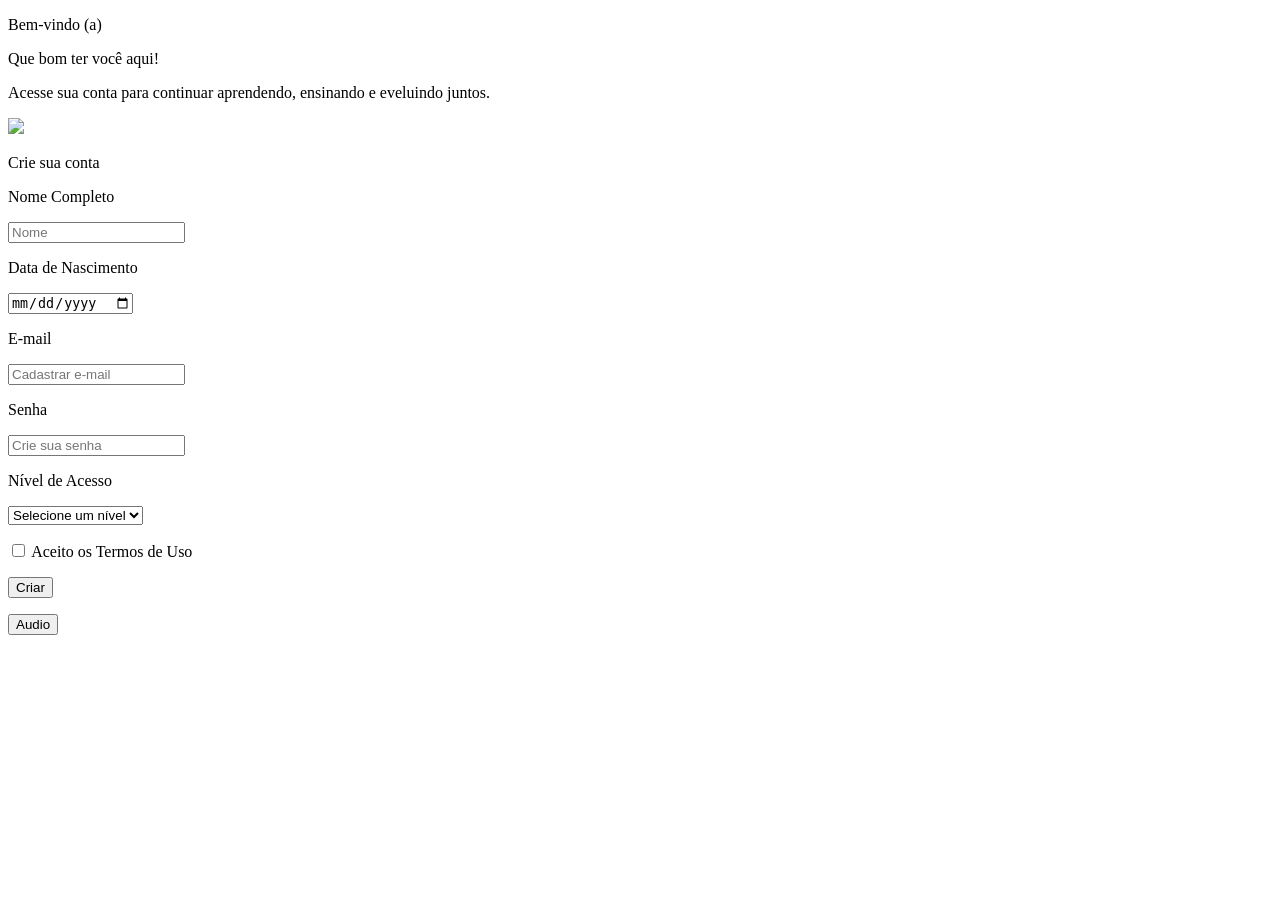
==== cadastro.html @ b7623e36 "criação de harquivo" ====
<!DOCTYPE html>
<html lang="pt-br">
<head>
    <meta charset="UTF-8">
    <meta name="viewport" content="width=device-width, initial-scale=1.0">
    <title>Criar nova Conta</title>
</head>
<body>
    
    <header>
        <p>Bem-vindo (a)</p>
        <p>Que bom ter você aqui!</p>
        <p>Acesse sua conta para continuar aprendendo, ensinando e eveluindo juntos.</p>
    </header>

    <main>
        <img src="assets/imagens/logo.png" >
        <p>Crie sua conta</p>
    
       <form method="get" action="index.html">
    
        <p><label for="nome">Nome Completo</label></p>
        <input type="nome" name="nome" id="nome" placeholder="Nome" required>
    
        <p><label for="data">Data de Nascimento</label></p>
        <input type="date" name="data" id="data" placeholder="DD/MM/AAAA" required>
    
        <p><label for="email_cadastro">E-mail</label></p>
        <input type="email" name="email_cadastro" id="email_cadastro" placeholder="Cadastrar e-mail" required>
    
        <p><label for="senha_criada">Senha</label></p>
        <input type="password" name="senha_criada" id="senha_criada" placeholder="Crie sua senha" required minlength=8>
    
        <p><label for="nivel">Nível de Acesso</label><br></p>
        <select name="nivel" id="nivel" required>
            <option value="">Selecione um nível</option>
            <option value="bronze">Bronze</option>
            <option value="prata">Prata</option>
            <option value="ouro">Ouro</option>
        </select>
        
        <p>
            <input type="checkbox" id="termos" name="termos" required>
            <label for="termos">Aceito os Termos de Uso</label>
        </p>
        
        <p><button type="submit">Criar</button></p>
       </form>
       <p></p><button>Audio</button>

    </main>
  
</body>
</html>
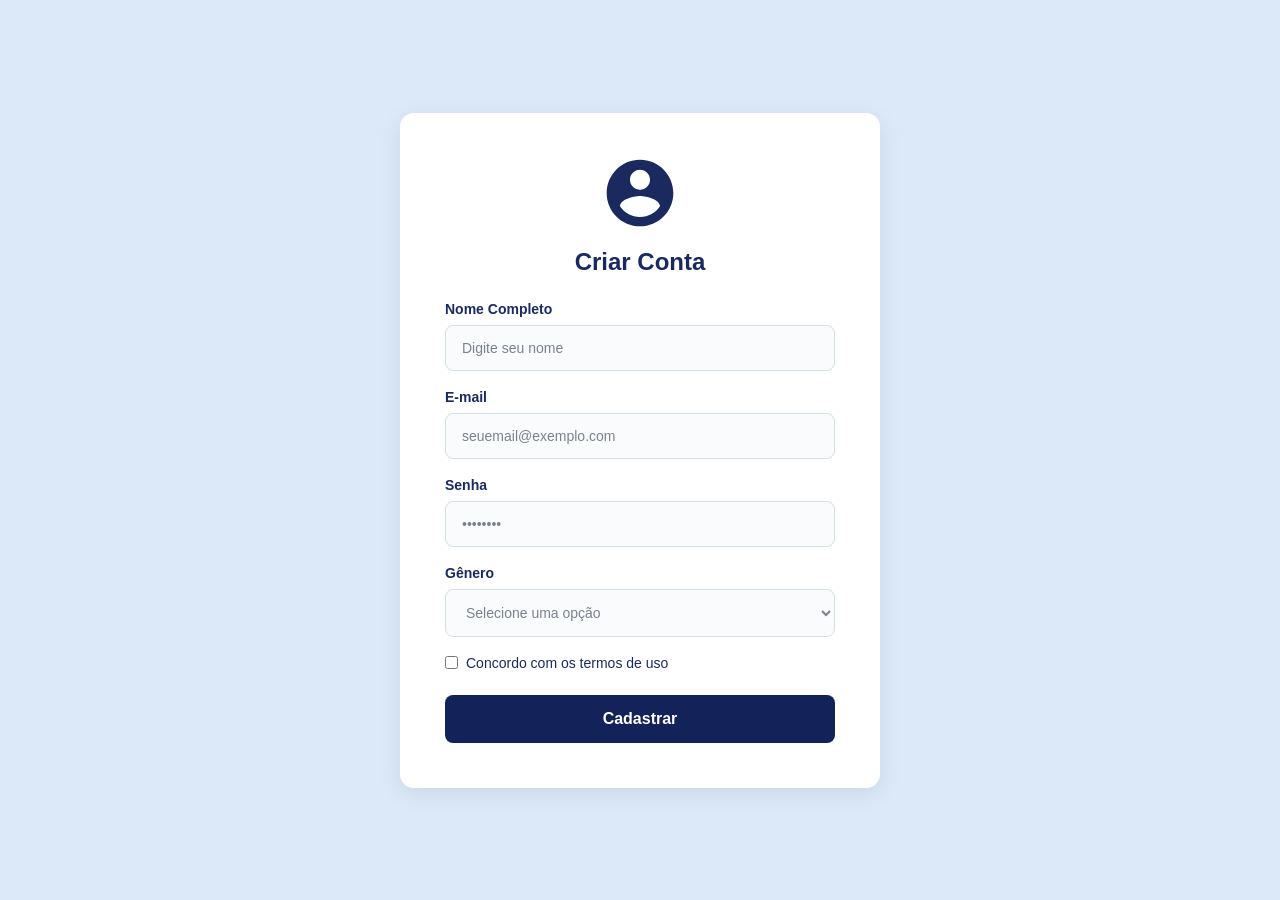
==== commit 06f0bf8b: "criação de harquivo" ====
--- a/cadastro.html
+++ b/cadastro.html
@@ -1,54 +1,50 @@
-<!DOCTYPE html>
-<html lang="pt-br">
+ <!DOCTYPE html>
+<html lang="pt-BR">
 <head>
     <meta charset="UTF-8">
     <meta name="viewport" content="width=device-width, initial-scale=1.0">
-    <title>Criar nova Conta</title>
+    <title>Formulário Cadastral</title>
+    <!-- Vincula o arquivo CSS externo -->
+    <link rel="stylesheet" href="assets/css/cadastro.css">
 </head>
 <body>
-    
-    <header>
-        <p>Bem-vindo (a)</p>
-        <p>Que bom ter você aqui!</p>
-        <p>Acesse sua conta para continuar aprendendo, ensinando e eveluindo juntos.</p>
-    </header>
+
+
 
     <main>
-        <img src="assets/imagens/logo.png" >
-        <p>Crie sua conta</p>
-    
-       <form method="get" action="index.html">
-    
-        <p><label for="nome">Nome Completo</label></p>
-        <input type="nome" name="nome" id="nome" placeholder="Nome" required>
-    
-        <p><label for="data">Data de Nascimento</label></p>
-        <input type="date" name="data" id="data" placeholder="DD/MM/AAAA" required>
-    
-        <p><label for="email_cadastro">E-mail</label></p>
-        <input type="email" name="email_cadastro" id="email_cadastro" placeholder="Cadastrar e-mail" required>
-    
-        <p><label for="senha_criada">Senha</label></p>
-        <input type="password" name="senha_criada" id="senha_criada" placeholder="Crie sua senha" required minlength=8>
-    
-        <p><label for="nivel">Nível de Acesso</label><br></p>
-        <select name="nivel" id="nivel" required>
-            <option value="">Selecione um nível</option>
-            <option value="bronze">Bronze</option>
-            <option value="prata">Prata</option>
-            <option value="ouro">Ouro</option>
-        </select>
-        
-        <p>
-            <input type="checkbox" id="termos" name="termos" required>
-            <label for="termos">Aceito os Termos de Uso</label>
-        </p>
-        
-        <p><button type="submit">Criar</button></p>
-       </form>
-       <p></p><button>Audio</button>
+        <!-- Ícone de perfil de usuário centralizado acima do título -->
+        <svg class="user-avatar" viewBox="0 0 24 24" fill="#1a2a5e">
+            <path d="M12 2C6.48 2 2 6.48 2 12s4.48 10 10 10 10-4.48 10-10S17.52 2 12 2zm0 3c1.66 0 3 1.34 3 3s-1.34 3-3 3-3-1.34-3-3 1.34-3 3-3zm0 14.2c-2.5 0-4.71-1.28-6-3.22.03-1.99 4-3.08 6-3.08 1.99 0 5.97 1.09 6 3.08-1.29 1.94-3.5 3.22-6 3.22z"/>
+        </svg>
 
+        <p>Criar Conta</p>
+
+        <form>
+            <label for="nome">Nome Completo</label>
+            <input type="text" id="nome" placeholder="Digite seu nome">
+
+            <label for="email">E-mail</label>
+            <input type="email" id="email" placeholder="seuemail@exemplo.com">
+
+            <label for="senha">Senha</label>
+            <input type="password" id="senha" placeholder="••••••••">
+
+            <label for="genero">Gênero</label>
+            <select id="genero">
+                <option value="" disabled selected>Selecione uma opção</option>
+                <option value="m">Masculino</option>
+                <option value="f">Feminino</option>
+                <option value="o">Outro</option>
+            </select>
+
+            <p>
+                <input type="checkbox" id="termos">
+                <label for="termos">Concordo com os termos de uso</label>
+            </p>
+
+            <button type="submit">Cadastrar</button>
+        </form>
     </main>
-  
+
 </body>
 </html>
--- a/assets/css/cadastro.css
+++ b/assets/css/cadastro.css
@@ -0,0 +1,203 @@
+ *{
+    margin: 0;
+    padding: 0;
+    box-sizing: border-box;
+    font-family: 'Segoe UI', Arial, sans-serif;
+}
+
+body {
+    background-color: #dce9f9;
+    min-height: 100vh;
+    display: flex;
+    justify-content: center;
+    align-items: center;
+    padding: 40px 20px;
+}
+
+header {
+    display: none;
+}
+
+main {
+    background-color: #ffffff;
+    width: 100%;
+    max-width: 480px;
+    padding: 40px 45px 45px;
+    border-radius: 14px;
+    box-shadow: 0 6px 24px rgba(0, 0, 0, 0.08);
+    display: flex;
+    flex-direction: column;
+    align-items: center;
+}
+
+/* Foto/Ícone do usuário centralizado */
+main img,
+main .user-avatar {
+    width: 80px;
+    height: 80px;
+    border-radius: 50%;
+    margin-bottom: 15px;
+    object-fit: cover;
+}
+
+/* Título centralizado */
+main > p {
+    font-size: 24px;
+    font-weight: 700;
+    color: #1a2a5e;
+    margin-bottom: 25px;
+    text-align: center;
+    padding-right: 0;
+    width: 100%;
+}
+
+form {
+    width: 100%;
+}
+
+label {
+    display: block;
+    font-size: 14px;
+    font-weight: 600;
+    color: #1a2a5e;
+    margin-bottom: 8px;
+}
+
+input[type="text"],
+input[type="date"],
+input[type="email"],
+input[type="password"] {
+    width: 100%;
+    padding: 14px 16px;
+    margin-bottom: 18px;
+    border: 1px solid #d8dee9;
+    border-radius: 8px;
+    font-size: 14px;
+    background-color: #fafbfc;
+    outline: none;
+    color: #333;
+    transition: 0.2s ease;
+}
+
+input[type="text"]:focus,
+input[type="date"]:focus,
+input[type="email"]:focus,
+input[type="password"]:focus {
+    border-color: #1a2a5e;
+}
+
+input::placeholder {
+    color: #7a828e;
+}
+
+select {
+    width: 100%;
+    padding: 14px 16px;
+    margin-bottom: 18px;
+    border: 1px solid #d8dee9;
+    border-radius: 8px;
+    font-size: 14px;
+    background-color: #fafbfc;
+    color: #7a828e;
+    outline: none;
+}
+
+form p:has(input[type="checkbox"]) {
+    display: flex;
+    align-items: center;
+    gap: 8px;
+    margin-bottom: 20px;
+}
+
+form p:has(input[type="checkbox"]) label {
+    margin-bottom: 0;
+    font-weight: 400;
+    color: #1a2a5e;
+}
+
+button[type="submit"] {
+    width: 100%;
+    padding: 15px;
+    margin-top: 4px;
+    background-color: #14225a;
+    color: #ffffff;
+    font-size: 16px;
+    font-weight: 600;
+    border: none;
+    border-radius: 8px;
+    cursor: pointer;
+    transition: 0.2s ease;
+}
+
+button[type="submit"]:hover {
+    background-color: #0d1740;
+}
+
+.erro {
+    display: block;
+    text-align: left;
+    font-size: 0.75rem;
+    color: #c0392b;
+    margin-top: -10px;
+    margin-bottom: 12px;
+    min-height: 14px;
+}
+
+input.invalido,
+select.invalido {
+    border-color: #c0392b;
+    background-color: #fdf2f2;
+}
+
+input.valido,
+select.valido {
+    border-color: #2e9e5b;
+    background-color: #f4fdf7;
+}
+
+button[type="submit"]:disabled {
+    opacity: 0.6;
+    cursor: not-allowed;
+}
+
+@media (max-width: 600px) {
+    body {
+        padding: 20px 12px;
+        align-items: flex-start;
+    }
+
+    main {
+        max-width: 100%;
+        padding: 40px 22px 30px;
+    }
+
+    main img,
+    main .user-avatar {
+        width: 65px;
+        height: 65px;
+    }
+
+    main > p {
+        font-size: 20px;
+        margin-bottom: 20px;
+    }
+
+    label {
+        font-size: 13px;
+    }
+
+    input[type="text"],
+    input[type="date"],
+    input[type="email"],
+    input[type="password"],
+    select {
+        padding: 12px 14px;
+        margin-bottom: 15px;
+        font-size: 13px;
+    }
+
+    button[type="submit"] {
+        padding: 14px;
+        font-size: 15px;
+    }
+}
